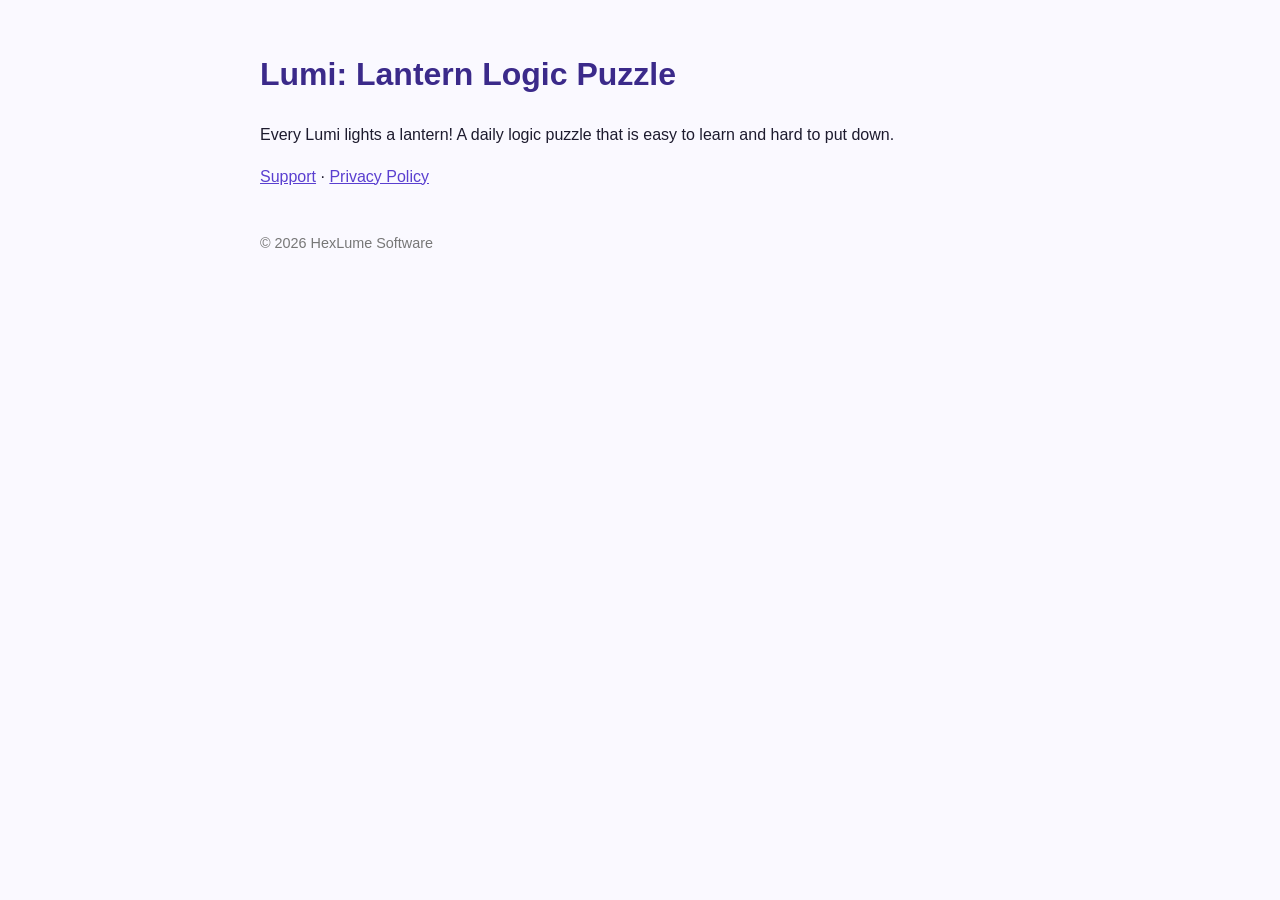
==== lumi/index.html @ 1f5a7dd0 "Lumi: destek, gizlilik ve tanıtım sayfaları" ====
<!doctype html><html lang="en"><head><meta charset="utf-8"><meta name="viewport" content="width=device-width,initial-scale=1"><title>Lumi: Lantern Logic Puzzle</title><style>body{font-family:-apple-system,Segoe UI,Roboto,sans-serif;max-width:760px;margin:0 auto;padding:28px 18px;line-height:1.6;color:#1d1b2e;background:#faf9ff}h1,h2{color:#3b2a8a}h2{margin-top:1.6em}a{color:#5a3fd0}footer{margin-top:3em;color:#777;font-size:.9em}</style></head><body><h1>Lumi: Lantern Logic Puzzle</h1><p>Every Lumi lights a lantern! A daily logic puzzle that is easy to learn and hard to put down.</p><p><a href="support/">Support</a> &middot; <a href="privacy/">Privacy Policy</a></p><footer>&copy; 2026 HexLume Software</footer></body></html>
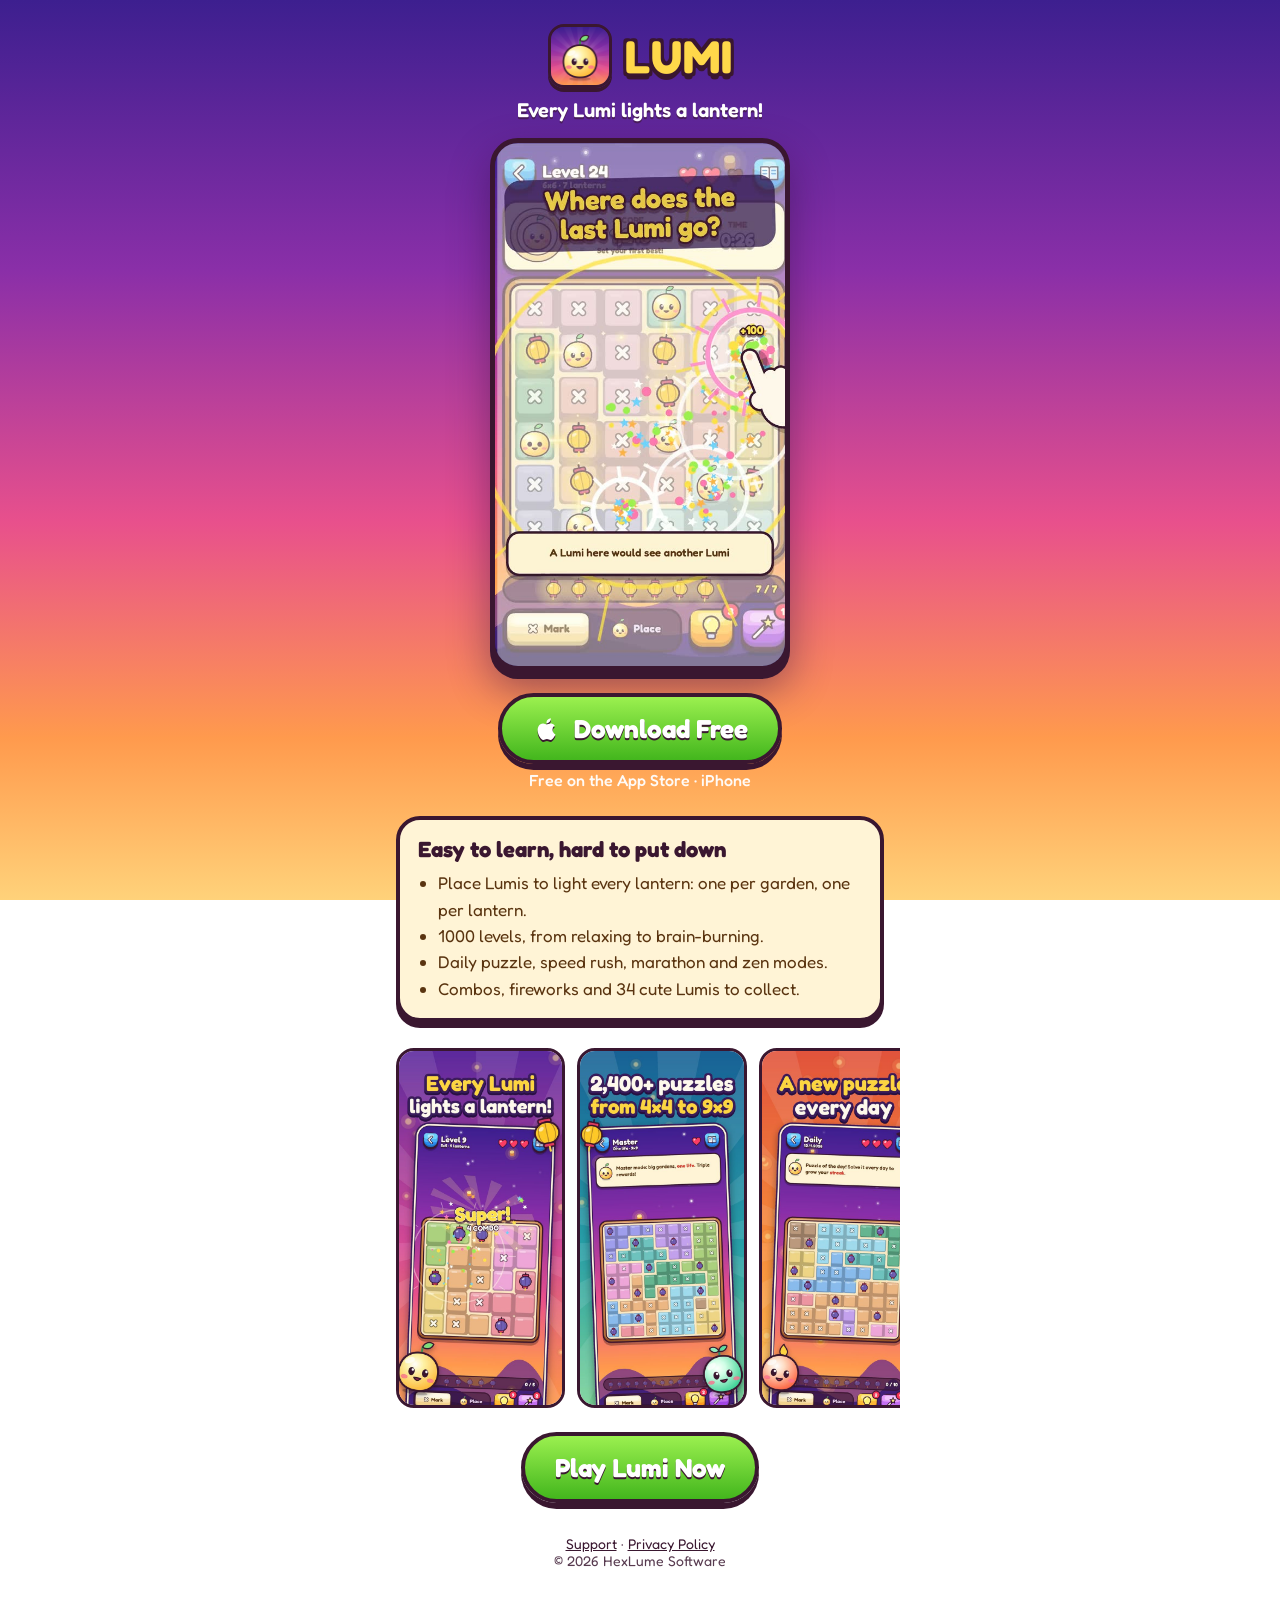
==== commit d8a4317e: "Lumi tanıtım sayfası: fragman, App Store düğmesi, ekran görüntüleri (TR/EN) Co-Authored-By: Claude O" ====
--- a/lumi/index.html
+++ b/lumi/index.html
@@ -1 +1,87 @@
-<!doctype html><html lang="en"><head><meta charset="utf-8"><meta name="viewport" content="width=device-width,initial-scale=1"><title>Lumi: Lantern Logic Puzzle</title><style>body{font-family:-apple-system,Segoe UI,Roboto,sans-serif;max-width:760px;margin:0 auto;padding:28px 18px;line-height:1.6;color:#1d1b2e;background:#faf9ff}h1,h2{color:#3b2a8a}h2{margin-top:1.6em}a{color:#5a3fd0}footer{margin-top:3em;color:#777;font-size:.9em}</style></head><body><h1>Lumi: Lantern Logic Puzzle</h1><p>Every Lumi lights a lantern! A daily logic puzzle that is easy to learn and hard to put down.</p><p><a href="support/">Support</a> &middot; <a href="privacy/">Privacy Policy</a></p><footer>&copy; 2026 HexLume Software</footer></body></html>+<!doctype html>
+<html lang="en">
+<head>
+<meta charset="utf-8">
+<meta name="viewport" content="width=device-width,initial-scale=1,viewport-fit=cover">
+<title>Lumi: Lantern Logic Puzzle</title>
+<meta name="description" content="Every Lumi lights a lantern! A cozy daily logic puzzle that is easy to learn and hard to put down. Free on the App Store.">
+<meta property="og:title" content="Lumi: Lantern Logic Puzzle">
+<meta property="og:description" content="Every Lumi lights a lantern! Free on the App Store.">
+<meta property="og:image" content="https://feridunkarakas.github.io/hexlume-software/lumi/assets/poster_en.jpg">
+<meta name="apple-itunes-app" content="app-id=6833493516">
+<link rel="icon" href="assets/icon.png">
+<link rel="preconnect" href="https://fonts.googleapis.com">
+<link rel="preconnect" href="https://fonts.gstatic.com" crossorigin>
+<link href="https://fonts.googleapis.com/css2?family=Fredoka:wght@500;600;700&display=swap" rel="stylesheet">
+<style>
+:root{--ink:#3a1730;--cream:#fff4d6;--green1:#9bf04f;--green2:#43b61d}
+*{box-sizing:border-box}
+html,body{margin:0}
+body{font-family:Fredoka,-apple-system,Segoe UI,Roboto,sans-serif;color:#fff;min-height:100vh;
+  background:linear-gradient(180deg,#3d1f8f 0%,#8a2fa8 30%,#e8508c 58%,#ff9a4d 82%,#ffd27a 100%) fixed}
+.wrap{max-width:520px;margin:0 auto;padding:20px 16px 40px;text-align:center}
+.top{display:flex;align-items:center;justify-content:center;gap:12px;margin-top:4px}
+.top img{width:64px;height:64px;border-radius:16px;border:3px solid var(--ink);box-shadow:0 4px 0 var(--ink)}
+.top h1{margin:0;font-size:46px;font-weight:700;color:#ffd84a;letter-spacing:1px;
+  text-shadow:0 0 0 var(--ink),-3px -3px 0 var(--ink),3px -3px 0 var(--ink),-3px 3px 0 var(--ink),3px 3px 0 var(--ink),0 6px 0 var(--ink)}
+.tag{font-size:20px;font-weight:600;margin:10px 0 16px;text-shadow:0 2px 0 rgba(58,23,48,.6)}
+.phone{width:min(300px,78vw);aspect-ratio:9/16;margin:0 auto;border-radius:28px;overflow:hidden;
+  border:5px solid var(--ink);box-shadow:0 8px 0 var(--ink),0 18px 40px rgba(40,10,60,.45);background:#2a1450}
+.phone video{width:100%;height:100%;object-fit:cover;display:block}
+.cta{display:inline-flex;align-items:center;gap:12px;margin:22px auto 6px;padding:16px 30px;border-radius:999px;
+  background:linear-gradient(180deg,var(--green1),var(--green2));color:#fff;text-decoration:none;font-size:26px;font-weight:700;
+  border:4px solid var(--ink);box-shadow:0 6px 0 var(--ink);text-shadow:0 2px 0 var(--ink);animation:pulse 1.6s ease-in-out infinite}
+.cta svg{width:30px;height:30px;fill:#fff;filter:drop-shadow(0 2px 0 var(--ink))}
+.cta:active{transform:translateY(4px);box-shadow:0 2px 0 var(--ink)}
+@keyframes pulse{50%{transform:scale(1.05)}}
+.free{font-size:16px;font-weight:500;opacity:.95;margin-bottom:26px}
+.feat{background:var(--cream);color:#5a3410;border:4px solid var(--ink);border-radius:24px;box-shadow:0 6px 0 var(--ink);
+  padding:16px 18px;text-align:left;margin:0 0 22px}
+.feat h2{margin:0 0 8px;font-size:22px;color:var(--ink)}
+.feat ul{margin:0;padding-left:20px;font-size:17px;line-height:1.55}
+.shots{display:flex;gap:12px;overflow-x:auto;scroll-snap-type:x mandatory;padding:4px 2px 14px;margin:0 -16px;padding-left:16px}
+.shots img{height:360px;border-radius:18px;border:3px solid var(--ink);scroll-snap-align:center;flex:none}
+.cta2{margin-top:10px}
+footer{margin-top:26px;font-size:14px;color:rgba(58,23,48,.85)}
+footer a{color:var(--ink)}
+</style>
+</head>
+<body>
+<div class="wrap">
+  <div class="top"><img src="assets/icon.png" alt="Lumi"><h1>LUMI</h1></div>
+  <div class="tag" data-t="tag">Every Lumi lights a lantern!</div>
+  <div class="phone"><video id="tr" autoplay muted loop playsinline preload="auto" poster="assets/poster_en.jpg"><source src="assets/trailer_en.mp4" type="video/mp4"></video></div>
+  <a class="cta" href="https://apps.apple.com/app/id6833493516" id="dl">
+    <svg viewBox="0 0 24 24" aria-hidden="true"><path d="M16.37 12.6c-.02-2.2 1.8-3.26 1.88-3.31-1.03-1.5-2.62-1.7-3.18-1.73-1.35-.14-2.65.8-3.33.8-.7 0-1.75-.78-2.88-.76-1.48.02-2.85.86-3.61 2.19-1.54 2.67-.39 6.62 1.1 8.79.74 1.06 1.61 2.25 2.75 2.2 1.11-.04 1.52-.71 2.86-.71 1.33 0 1.71.71 2.88.69 1.19-.02 1.94-1.07 2.66-2.14.84-1.23 1.19-2.42 1.2-2.48-.03-.01-2.31-.89-2.33-3.54zM14.18 6.13c.6-.74 1.01-1.75.9-2.77-.87.04-1.94.59-2.56 1.32-.56.64-1.05 1.68-.92 2.67.98.08 1.97-.49 2.58-1.22z"/></svg>
+    <span data-t="cta">Download Free</span>
+  </a>
+  <div class="free" data-t="free">Free on the App Store · iPhone</div>
+  <div class="feat">
+    <h2 data-t="h">Easy to learn, hard to put down</h2>
+    <ul>
+      <li data-t="f1">Place Lumis to light every lantern: one per garden, one per lantern.</li>
+      <li data-t="f2">1000 levels, from relaxing to brain-burning.</li>
+      <li data-t="f3">Daily puzzle, speed rush, marathon and zen modes.</li>
+      <li data-t="f4">Combos, fireworks and 34 cute Lumis to collect.</li>
+    </ul>
+  </div>
+  <div class="shots" id="shots"></div>
+  <a class="cta cta2" href="https://apps.apple.com/app/id6833493516"><span data-t="cta2">Play Lumi Now</span></a>
+  <footer><a href="support/" data-t="sup">Support</a> · <a href="privacy/" data-t="priv">Privacy Policy</a><br>&copy; 2026 HexLume Software</footer>
+</div>
+<script>
+(function(){
+  var T={tr:{tag:"Her Lumi bir fener yakar!",cta:"Ücretsiz İndir",free:"App Store'da ücretsiz · iPhone",h:"Öğrenmesi kolay, bırakması zor",
+    f1:"Lumileri yerleştir, bütün fenerleri yak: her bahçeye bir, her fenere bir Lumi.",f2:"Rahatlatıcıdan beyin yakana 1000 bölüm.",
+    f3:"Günlük bulmaca, Hız Turu, Maraton ve Rahat mod.",f4:"Kombolar, havai fişekler ve toplanacak 34 sevimli Lumi.",cta2:"Hemen Oyna",sup:"Destek",priv:"Gizlilik Politikası"}};
+  var q=new URLSearchParams(location.search).get("lang");
+  var lang=q||((navigator.language||"en").toLowerCase().indexOf("tr")===0?"tr":"en");
+  if(lang==="tr"){document.documentElement.lang="tr";
+    document.querySelectorAll("[data-t]").forEach(function(e){var k=e.getAttribute("data-t");if(T.tr[k])e.textContent=T.tr[k];});
+    var v=document.getElementById("tr");v.poster="assets/poster_tr.jpg";v.querySelector("source").src="assets/trailer_tr.mp4";v.load();}
+  var s=document.getElementById("shots");
+  ["1_fener","2_bulmaca","3_gunluk","6_koleksiyon"].forEach(function(n){var i=new Image();i.loading="lazy";i.alt="Lumi";i.src="assets/"+(lang==="tr"?"tr":"en")+"_"+n+".jpg";s.appendChild(i);});
+})();
+</script>
+</body>
+</html>
